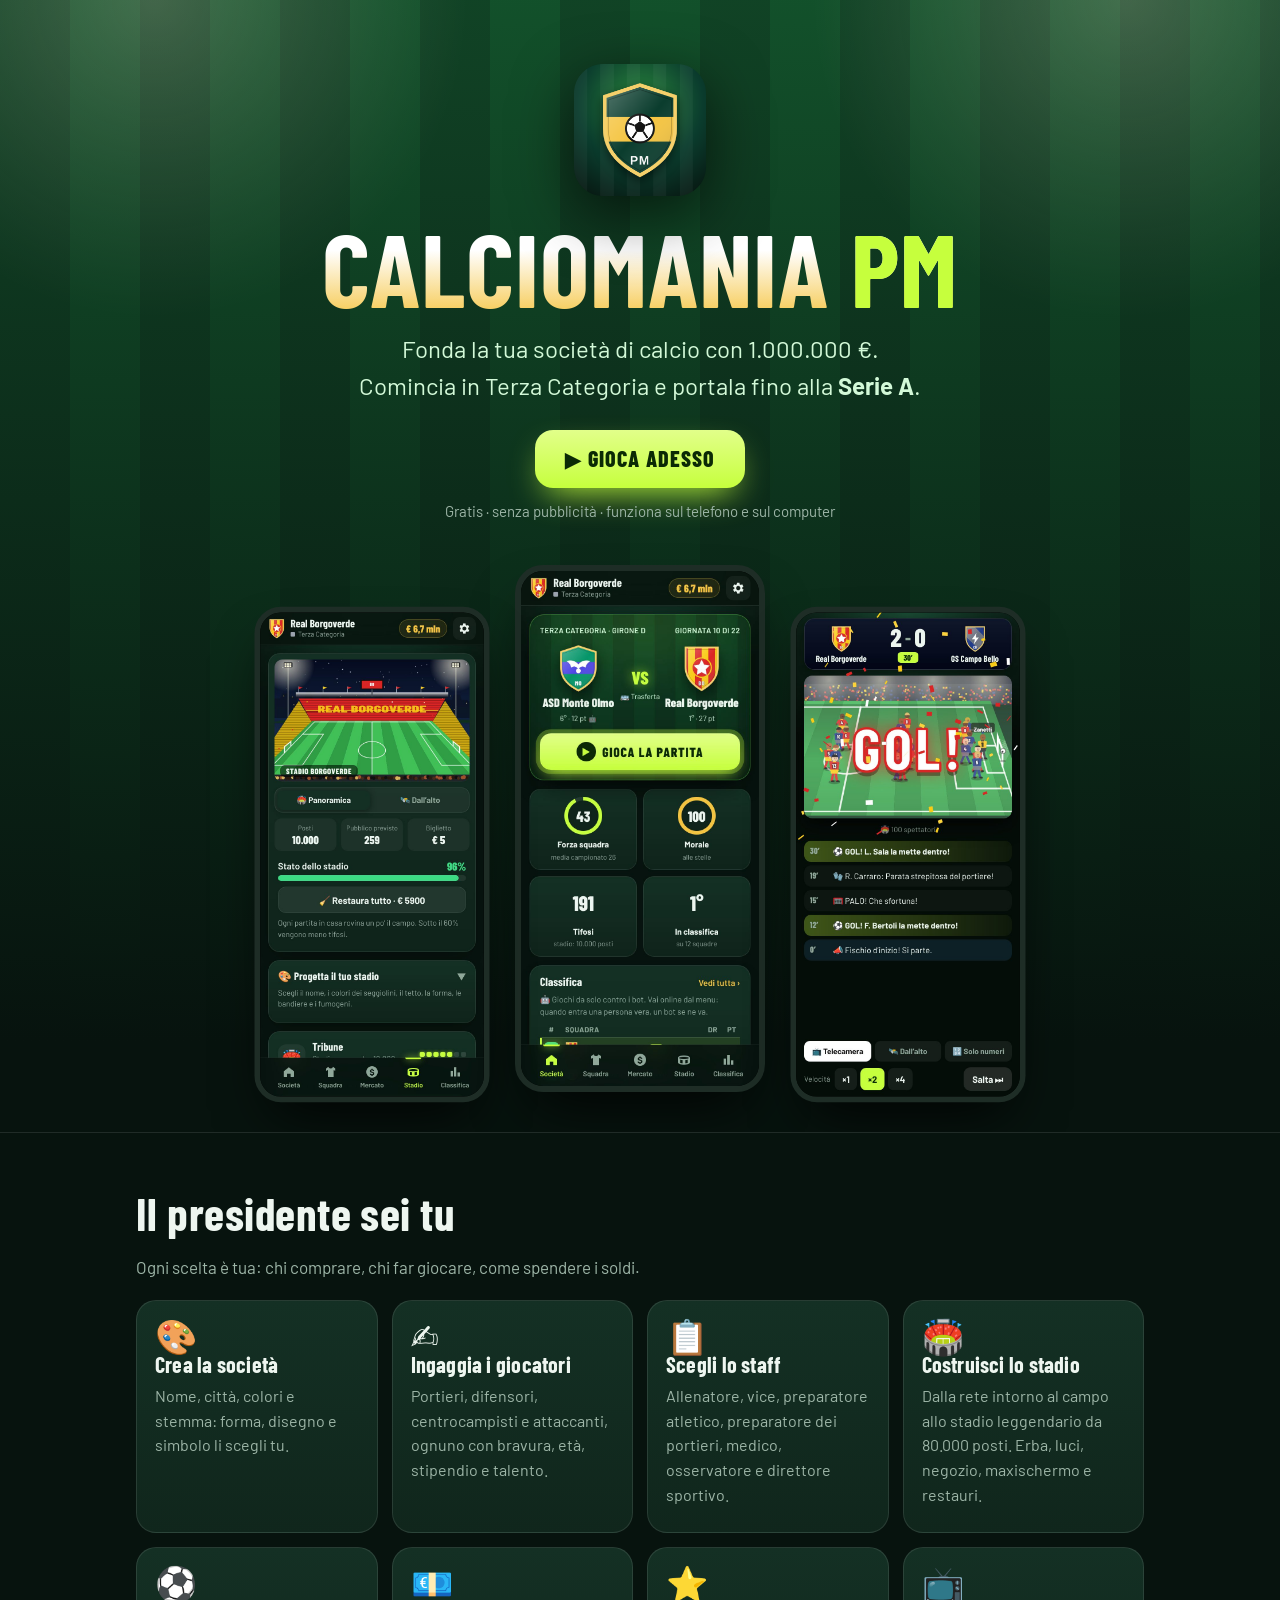
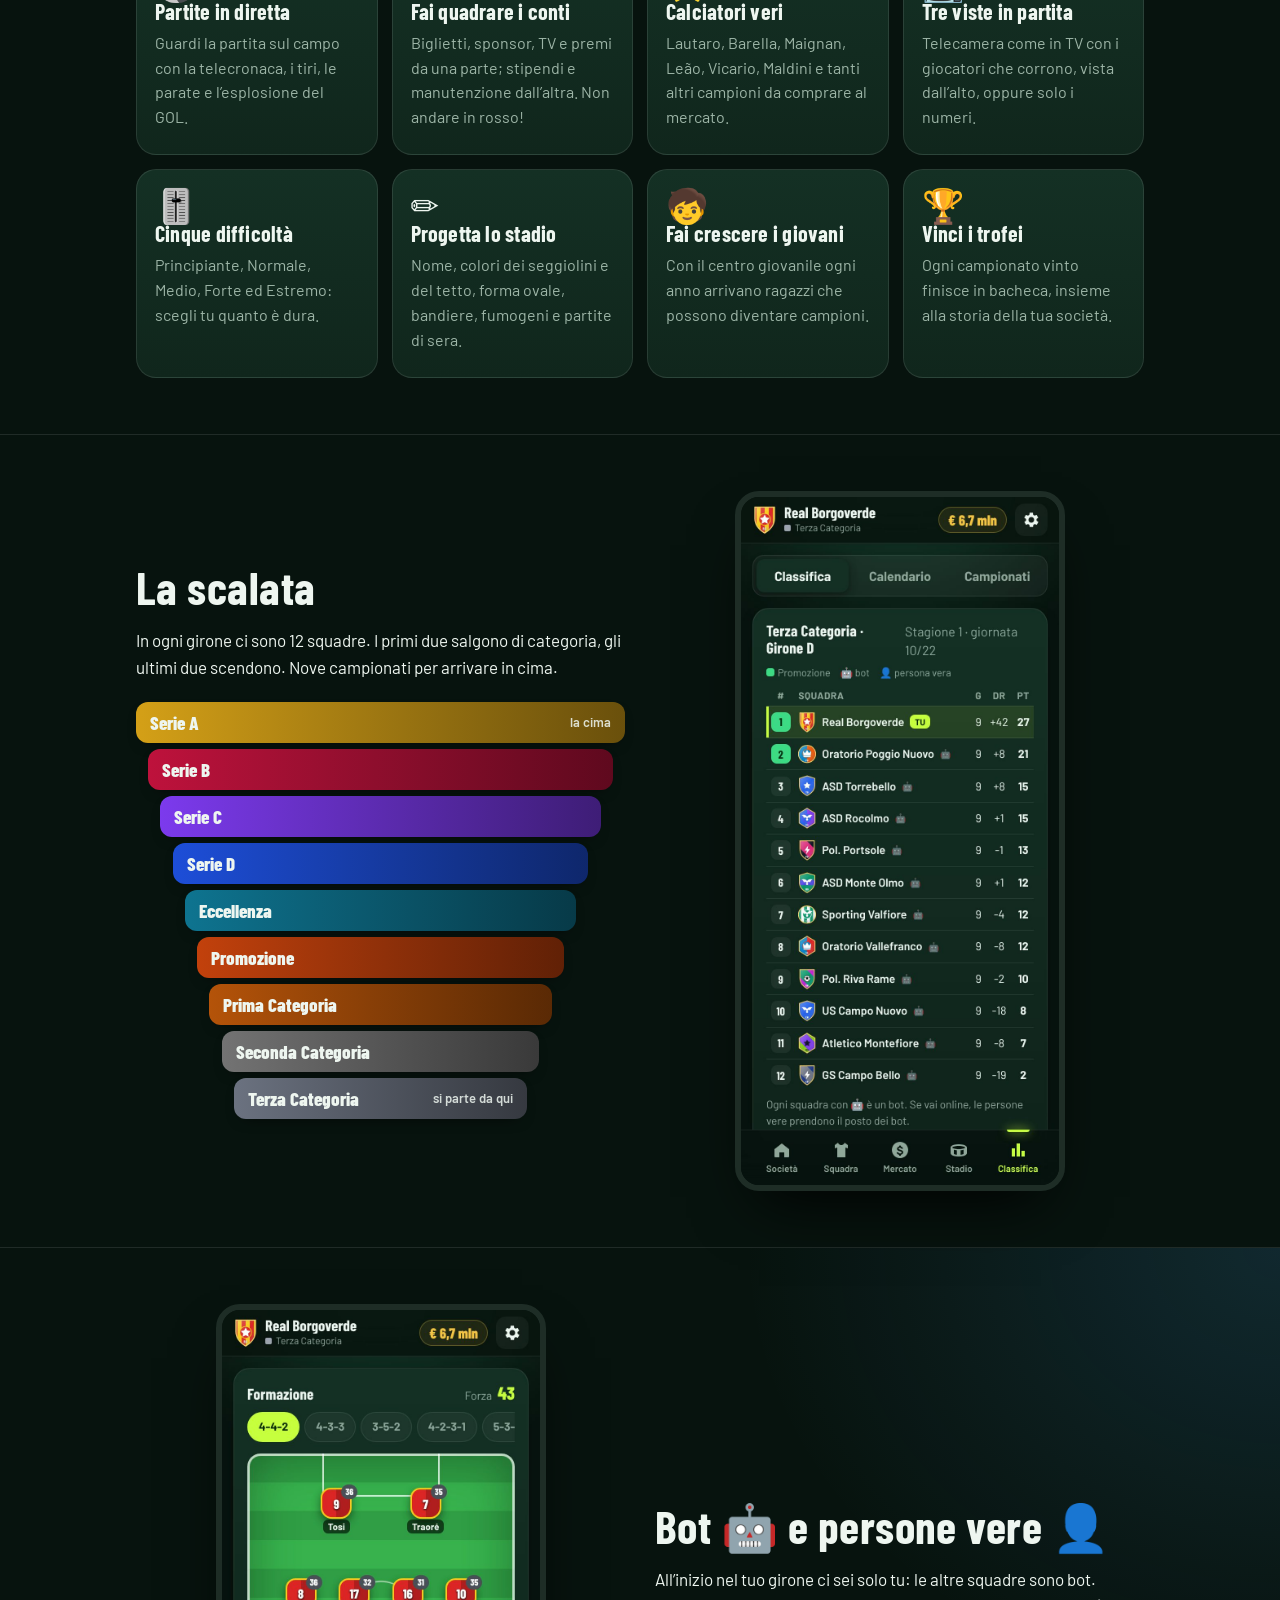
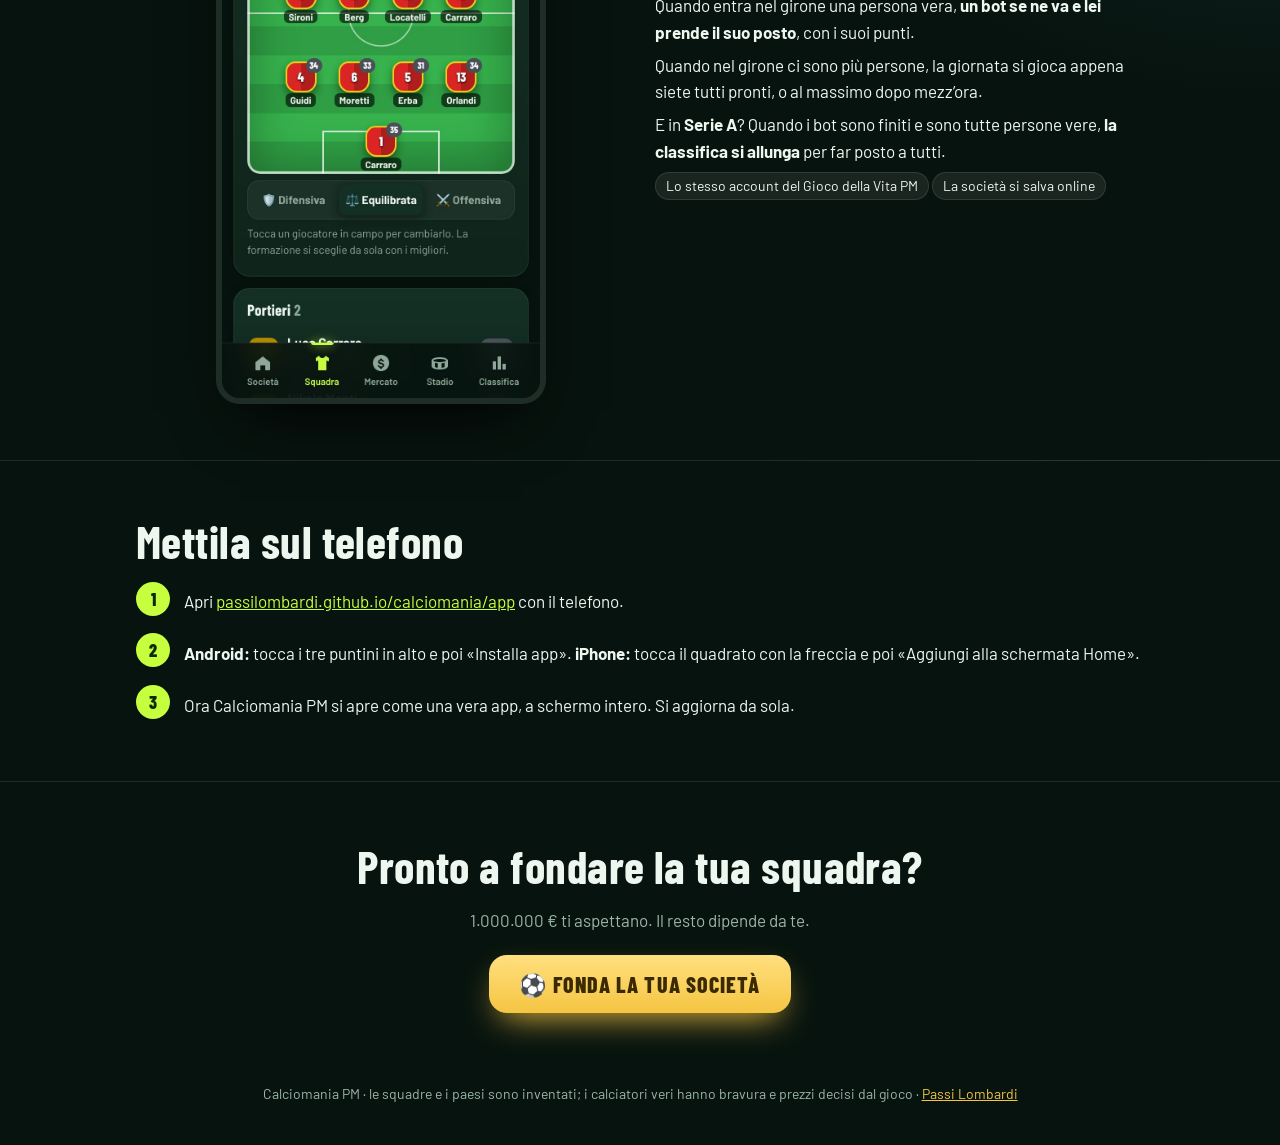
==== calciomania/index.html @ b465701f "Calciomania PM: nuovo nome, calciatori veri, 5 difficoltà, partita con giocatori animati e 3 viste, " ====
<!doctype html>
<html lang="it">
<head>
<meta charset="utf-8">
<meta name="viewport" content="width=device-width,initial-scale=1,viewport-fit=cover">
<meta name="theme-color" content="#07130e">
<meta name="description" content="Calciomania PM: il gioco gratis in cui fondi la tua società di calcio e la porti dalla Terza Categoria alla Serie A. Giocatori, staff, stadio, partite in diretta e gironi online con persone vere.">
<title>Calciomania PM · Fonda la tua squadra di calcio</title>
<link rel="icon" href="app/icon-192.png">
<link rel="apple-touch-icon" href="app/icon-180.png">
<meta property="og:title" content="Calciomania PM">
<meta property="og:description" content="Fonda la tua società di calcio: dalla Terza Categoria alla Serie A.">
<meta property="og:image" content="https://passilombardi.github.io/calciomania/app/icon-512.png">
<link rel="preconnect" href="https://fonts.googleapis.com">
<link rel="stylesheet" href="https://fonts.googleapis.com/css2?family=Barlow+Condensed:wght@700;800&family=Barlow:wght@400;500;600;700&display=swap">
<style>
/* Layout: in alto stemma, nome, frase e «Gioca adesso»; poi tre telefoni con il gioco, cosa puoi fare, la scalata dei campionati, come funziona online, come installarla. */
:root{--fondo:#07130e;--carta:#10261c;--linea:rgba(255,255,255,.1);--testo:#eef6f0;--tenue:#9db5a7;--lime:#c6ff3d;--oro:#f5c542;--oro2:#ffdf7e;
  --ft:'Barlow Condensed','Arial Narrow',system-ui,sans-serif;--f:'Barlow',system-ui,-apple-system,'Segoe UI',sans-serif;color-scheme:dark}
*{box-sizing:border-box}
html,body{margin:0}
body{background:var(--fondo);color:var(--testo);font:17px/1.55 var(--f)}
.wrap{max-width:1040px;margin:0 auto;padding-left:max(16px,env(safe-area-inset-left,0px));padding-right:max(16px,env(safe-area-inset-right,0px))}
h1,h2,h3{font-family:var(--ft);line-height:1.05;margin:0 0 .35em;letter-spacing:.01em}
h2{font-size:clamp(32px,6vw,46px)}
h3{font-size:22px}
p{margin:.4em 0}
.hero{position:relative;overflow:hidden;padding:64px 0 40px;text-align:center;border-bottom:1px solid var(--linea)}
.hero::before{content:'';position:absolute;inset:0;background:radial-gradient(35% 40% at 12% 0%,rgba(255,249,219,.28),transparent 70%),radial-gradient(35% 40% at 88% 0%,rgba(255,249,219,.28),transparent 70%),repeating-linear-gradient(90deg,#14532d 0 70px,#166534 70px 140px)}
.hero::after{content:'';position:absolute;inset:0;background:linear-gradient(180deg,rgba(7,19,14,.25),var(--fondo) 92%)}
.hero>*{position:relative;z-index:1}
.hero img.logo{width:132px;height:132px;filter:drop-shadow(0 18px 30px rgba(0,0,0,.6))}
.hero h1{font-size:clamp(56px,13vw,104px);margin:10px 0 0;background:linear-gradient(180deg,#fff 35%,var(--oro));-webkit-background-clip:text;background-clip:text;color:transparent}
.hero h1 span{-webkit-text-fill-color:var(--lime)}
.hero .sotto{font-size:clamp(19px,3.5vw,24px);color:#d3f9d8;max-width:640px;margin:8px auto 26px}
.btn{display:inline-flex;align-items:center;justify-content:center;gap:10px;min-height:58px;padding:12px 30px;border-radius:18px;font:800 22px var(--ft);letter-spacing:.05em;text-decoration:none;color:#0b2a05;background:linear-gradient(180deg,#e2ff8a,var(--lime));box-shadow:0 14px 34px -12px var(--lime)}
.btn.oro{background:linear-gradient(180deg,var(--oro2),var(--oro));color:#3b2a00;box-shadow:0 14px 34px -12px var(--oro)}
.gratis{display:block;margin-top:12px;color:var(--tenue);font-size:15px}
.telefoni{display:flex;justify-content:center;gap:18px;margin:42px auto 0;padding:0 8px}
.tel{width:min(30vw,250px);border-radius:28px;border:6px solid #1e2d26;box-shadow:0 30px 60px -20px rgba(0,0,0,.9);overflow:hidden;background:#000}
.tel img{display:block;width:100%;height:auto}
.tel:nth-child(1),.tel:nth-child(3){transform:translateY(26px) scale(.94)}
@media (max-width:620px){.tel{width:42vw}.tel:nth-child(3){display:none}}
section{padding:56px 0;border-bottom:1px solid var(--linea)}
.griglia{display:grid;grid-template-columns:repeat(auto-fill,minmax(230px,1fr));gap:14px;margin-top:20px}
.voce{background:linear-gradient(180deg,#143024,var(--carta));border:1px solid var(--linea);border-radius:20px;padding:18px}
.voce .ic{font-size:34px;line-height:1}
.voce p{color:var(--tenue);font-size:16px}
.scala{display:flex;flex-direction:column;align-items:center;gap:6px;margin-top:22px}
.gr{width:var(--w);padding:9px 14px;border-radius:12px;font:800 19px var(--ft);display:flex;justify-content:space-between;background:linear-gradient(90deg,var(--c),color-mix(in srgb,var(--c) 50%,#000));box-shadow:0 6px 16px -10px #000}
.gr small{font:600 13px var(--f);opacity:.85;align-self:center}
.due{display:grid;grid-template-columns:1fr 1fr;gap:30px;align-items:center}
@media (max-width:760px){.due{grid-template-columns:1fr}}
.foto{border-radius:24px;overflow:hidden;border:6px solid #1e2d26;max-width:330px;margin:0 auto;box-shadow:0 30px 60px -24px #000}
.foto img{display:block;width:100%;height:auto}
.online{background:radial-gradient(60% 80% at 100% 0,rgba(77,171,247,.14),transparent 70%)}
.passi{counter-reset:p;display:flex;flex-direction:column;gap:12px;margin-top:14px}
.passi div{display:flex;gap:14px;align-items:flex-start}
.passi div::before{counter-increment:p;content:counter(p);flex:none;width:34px;height:34px;border-radius:50%;display:grid;place-items:center;background:var(--lime);color:#0b2a05;font:800 18px var(--ft)}
.chip{display:inline-block;background:rgba(255,255,255,.08);border:1px solid var(--linea);border-radius:999px;padding:2px 10px;font-size:14px}
.fine{text-align:center;padding:60px 0 70px;border:0}
footer{color:var(--tenue);text-align:center;font-size:14px;padding:0 0 40px}
footer a{color:var(--oro)}
</style>
</head>
<body>
<header class="hero">
  <div class="wrap">
    <img class="logo" src="app/icon-512.png" alt="">
    <h1>CALCIOMANIA <span>PM</span></h1>
    <p class="sotto">Fonda la tua società di calcio con 1.000.000 €.<br>Comincia in Terza Categoria e portala fino alla <b>Serie A</b>.</p>
    <a class="btn" href="app/">▶ GIOCA ADESSO</a>
    <span class="gratis">Gratis · senza pubblicità · funziona sul telefono e sul computer</span>
  </div>
  <div class="telefoni">
    <div class="tel"><img src="foto/stadio.jpg" alt="Lo stadio visto dall'alto" loading="lazy"></div>
    <div class="tel"><img src="foto/casa.jpg" alt="La schermata della società con la prossima partita"></div>
    <div class="tel"><img src="foto/partita.jpg" alt="Una partita in diretta con il GOL" loading="lazy"></div>
  </div>
</header>

<section>
  <div class="wrap">
    <h2>Il presidente sei tu</h2>
    <p class="sotto" style="color:var(--tenue)">Ogni scelta è tua: chi comprare, chi far giocare, come spendere i soldi.</p>
    <div class="griglia">
      <div class="voce"><div class="ic">🎨</div><h3>Crea la società</h3><p>Nome, città, colori e stemma: forma, disegno e simbolo li scegli tu.</p></div>
      <div class="voce"><div class="ic">✍️</div><h3>Ingaggia i giocatori</h3><p>Portieri, difensori, centrocampisti e attaccanti, ognuno con bravura, età, stipendio e talento.</p></div>
      <div class="voce"><div class="ic">📋</div><h3>Scegli lo staff</h3><p>Allenatore, vice, preparatore atletico, preparatore dei portieri, medico, osservatore e direttore sportivo.</p></div>
      <div class="voce"><div class="ic">🏟️</div><h3>Costruisci lo stadio</h3><p>Dalla rete intorno al campo allo stadio leggendario da 80.000 posti. Erba, luci, negozio, maxischermo e restauri.</p></div>
      <div class="voce"><div class="ic">⚽</div><h3>Partite in diretta</h3><p>Guardi la partita sul campo con la telecronaca, i tiri, le parate e l’esplosione del GOL.</p></div>
      <div class="voce"><div class="ic">💶</div><h3>Fai quadrare i conti</h3><p>Biglietti, sponsor, TV e premi da una parte; stipendi e manutenzione dall’altra. Non andare in rosso!</p></div>
      <div class="voce"><div class="ic">⭐</div><h3>Calciatori veri</h3><p>Lautaro, Barella, Maignan, Leão, Vicario, Maldini e tanti altri campioni da comprare al mercato.</p></div>
      <div class="voce"><div class="ic">📺</div><h3>Tre viste in partita</h3><p>Telecamera come in TV con i giocatori che corrono, vista dall’alto, oppure solo i numeri.</p></div>
      <div class="voce"><div class="ic">🎚️</div><h3>Cinque difficoltà</h3><p>Principiante, Normale, Medio, Forte ed Estremo: scegli tu quanto è dura.</p></div>
      <div class="voce"><div class="ic">✏️</div><h3>Progetta lo stadio</h3><p>Nome, colori dei seggiolini e del tetto, forma ovale, bandiere, fumogeni e partite di sera.</p></div>
      <div class="voce"><div class="ic">🧒</div><h3>Fai crescere i giovani</h3><p>Con il centro giovanile ogni anno arrivano ragazzi che possono diventare campioni.</p></div>
      <div class="voce"><div class="ic">🏆</div><h3>Vinci i trofei</h3><p>Ogni campionato vinto finisce in bacheca, insieme alla storia della tua società.</p></div>
    </div>
  </div>
</section>

<section>
  <div class="wrap due">
    <div>
      <h2>La scalata</h2>
      <p>In ogni girone ci sono 12 squadre. I primi due salgono di categoria, gli ultimi due scendono. Nove campionati per arrivare in cima.</p>
      <div class="scala">
        <div class="gr" style="--c:#d4a017;--w:100%">Serie A <small>la cima</small></div>
        <div class="gr" style="--c:#be123c;--w:95%">Serie B</div>
        <div class="gr" style="--c:#7c3aed;--w:90%">Serie C</div>
        <div class="gr" style="--c:#1d4ed8;--w:85%">Serie D</div>
        <div class="gr" style="--c:#0e7490;--w:80%">Eccellenza</div>
        <div class="gr" style="--c:#c2410c;--w:75%">Promozione</div>
        <div class="gr" style="--c:#b45309;--w:70%">Prima Categoria</div>
        <div class="gr" style="--c:#737373;--w:65%">Seconda Categoria</div>
        <div class="gr" style="--c:#6b7280;--w:60%">Terza Categoria <small>si parte da qui</small></div>
      </div>
    </div>
    <div class="foto"><img src="foto/classifica.jpg" alt="La classifica del girone" loading="lazy"></div>
  </div>
</section>

<section class="online">
  <div class="wrap due">
    <div class="foto"><img src="foto/squadra.jpg" alt="La formazione in campo" loading="lazy"></div>
    <div>
      <h2>Bot 🤖 e persone vere 👤</h2>
      <p>All’inizio nel tuo girone ci sei solo tu: le altre squadre sono bot. Quando entra nel girone una persona vera, <b>un bot se ne va e lei prende il suo posto</b>, con i suoi punti.</p>
      <p>Quando nel girone ci sono più persone, la giornata si gioca appena siete tutti pronti, o al massimo dopo mezz’ora.</p>
      <p>E in <b>Serie A</b>? Quando i bot sono finiti e sono tutte persone vere, <b>la classifica si allunga</b> per far posto a tutti.</p>
      <p><span class="chip">Lo stesso account del Gioco della Vita PM</span> <span class="chip">La società si salva online</span></p>
    </div>
  </div>
</section>

<section>
  <div class="wrap">
    <h2>Mettila sul telefono</h2>
    <div class="passi">
      <div><p>Apri <a href="app/" style="color:var(--lime)">passilombardi.github.io/calciomania/app</a> con il telefono.</p></div>
      <div><p><b>Android:</b> tocca i tre puntini in alto e poi «Installa app». <b>iPhone:</b> tocca il quadrato con la freccia e poi «Aggiungi alla schermata Home».</p></div>
      <div><p>Ora Calciomania PM si apre come una vera app, a schermo intero. Si aggiorna da sola.</p></div>
    </div>
  </div>
</section>

<section class="fine">
  <div class="wrap">
    <h2>Pronto a fondare la tua squadra?</h2>
    <p style="color:var(--tenue);margin-bottom:22px">1.000.000 € ti aspettano. Il resto dipende da te.</p>
    <a class="btn oro" href="app/">⚽ FONDA LA TUA SOCIETÀ</a>
  </div>
</section>
<footer>Calciomania PM · le squadre e i paesi sono inventati; i calciatori veri hanno bravura e prezzi decisi dal gioco · <a href="../">Passi Lombardi</a></footer>
</body>
</html>
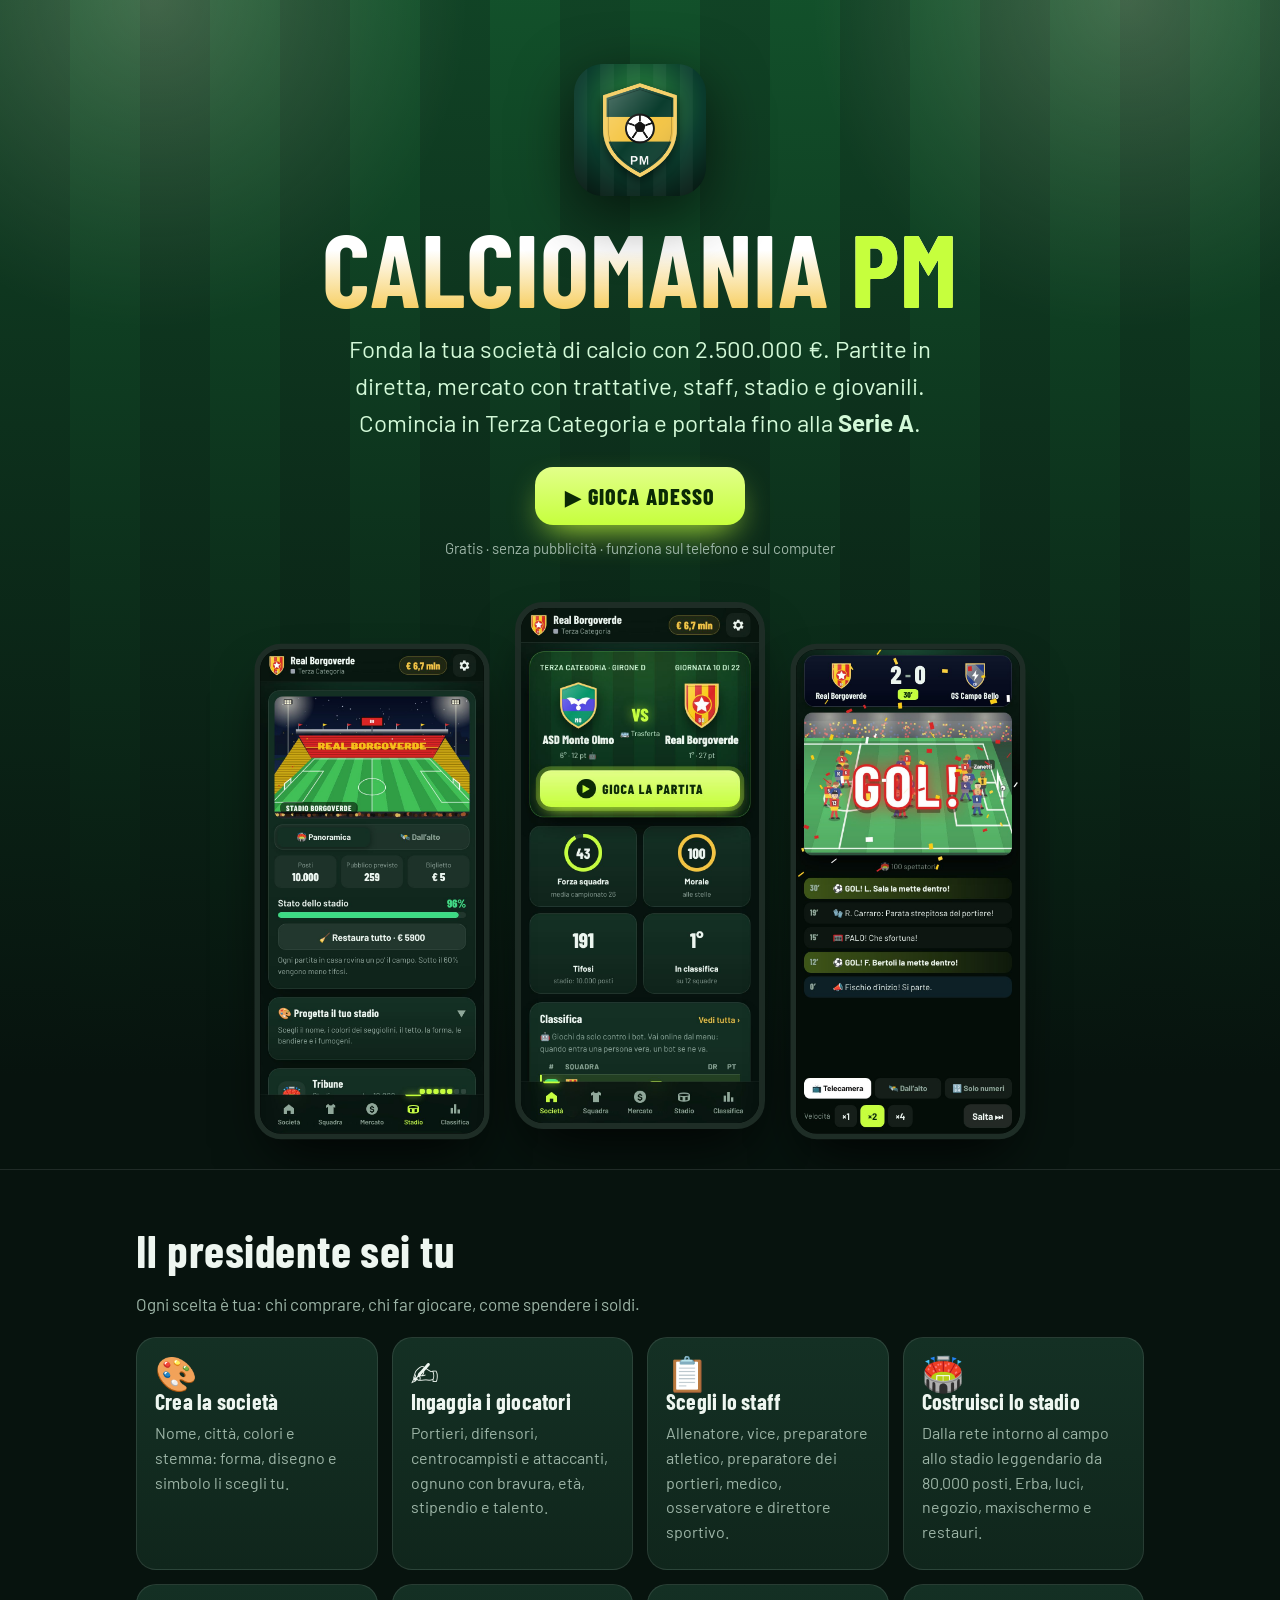
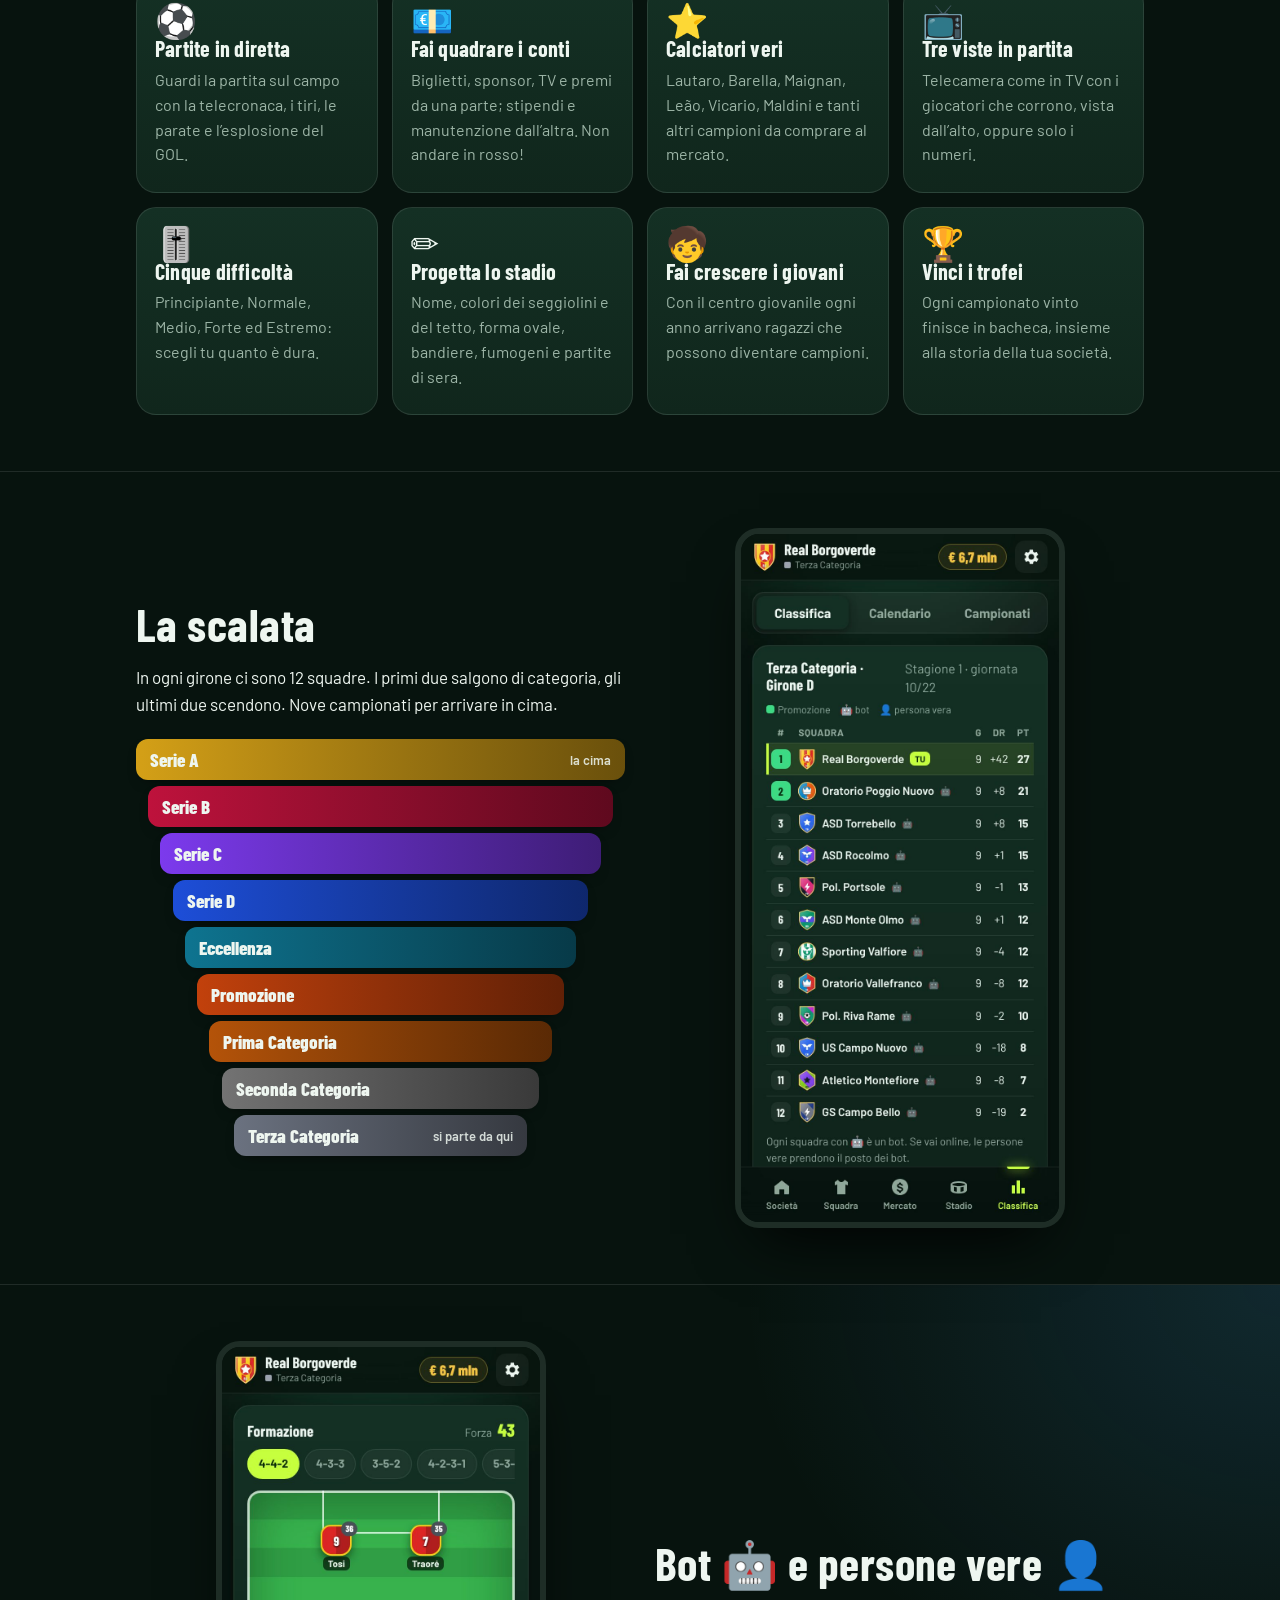
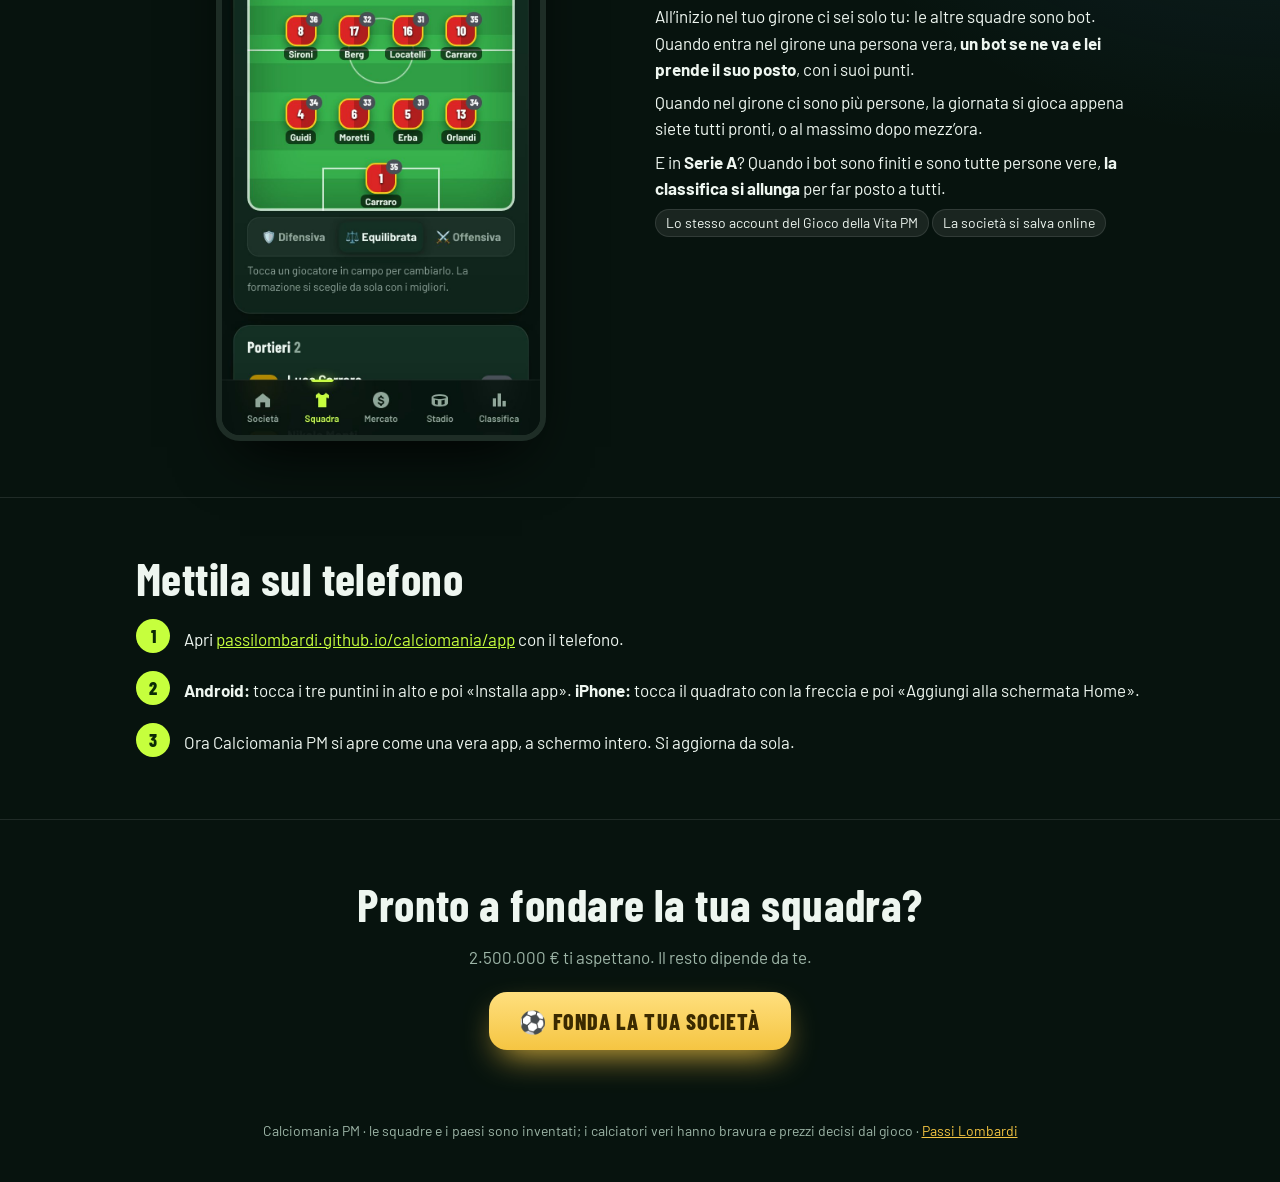
==== commit ef2dfaef: "Calciomania PM: restyling completo, partite in diretta, nuove schermate e codice segreto Co-Authored" ====
--- a/calciomania/index.html
+++ b/calciomania/index.html
@@ -68,7 +68,7 @@
   <div class="wrap">
     <img class="logo" src="app/icon-512.png" alt="">
     <h1>CALCIOMANIA <span>PM</span></h1>
-    <p class="sotto">Fonda la tua società di calcio con 1.000.000 €.<br>Comincia in Terza Categoria e portala fino alla <b>Serie A</b>.</p>
+    <p class="sotto">Fonda la tua società di calcio con 2.500.000 €. Partite in diretta, mercato con trattative, staff, stadio e giovanili.<br>Comincia in Terza Categoria e portala fino alla <b>Serie A</b>.</p>
     <a class="btn" href="app/">▶ GIOCA ADESSO</a>
     <span class="gratis">Gratis · senza pubblicità · funziona sul telefono e sul computer</span>
   </div>
@@ -148,7 +148,7 @@
 <section class="fine">
   <div class="wrap">
     <h2>Pronto a fondare la tua squadra?</h2>
-    <p style="color:var(--tenue);margin-bottom:22px">1.000.000 € ti aspettano. Il resto dipende da te.</p>
+    <p style="color:var(--tenue);margin-bottom:22px">2.500.000 € ti aspettano. Il resto dipende da te.</p>
     <a class="btn oro" href="app/">⚽ FONDA LA TUA SOCIETÀ</a>
   </div>
 </section>
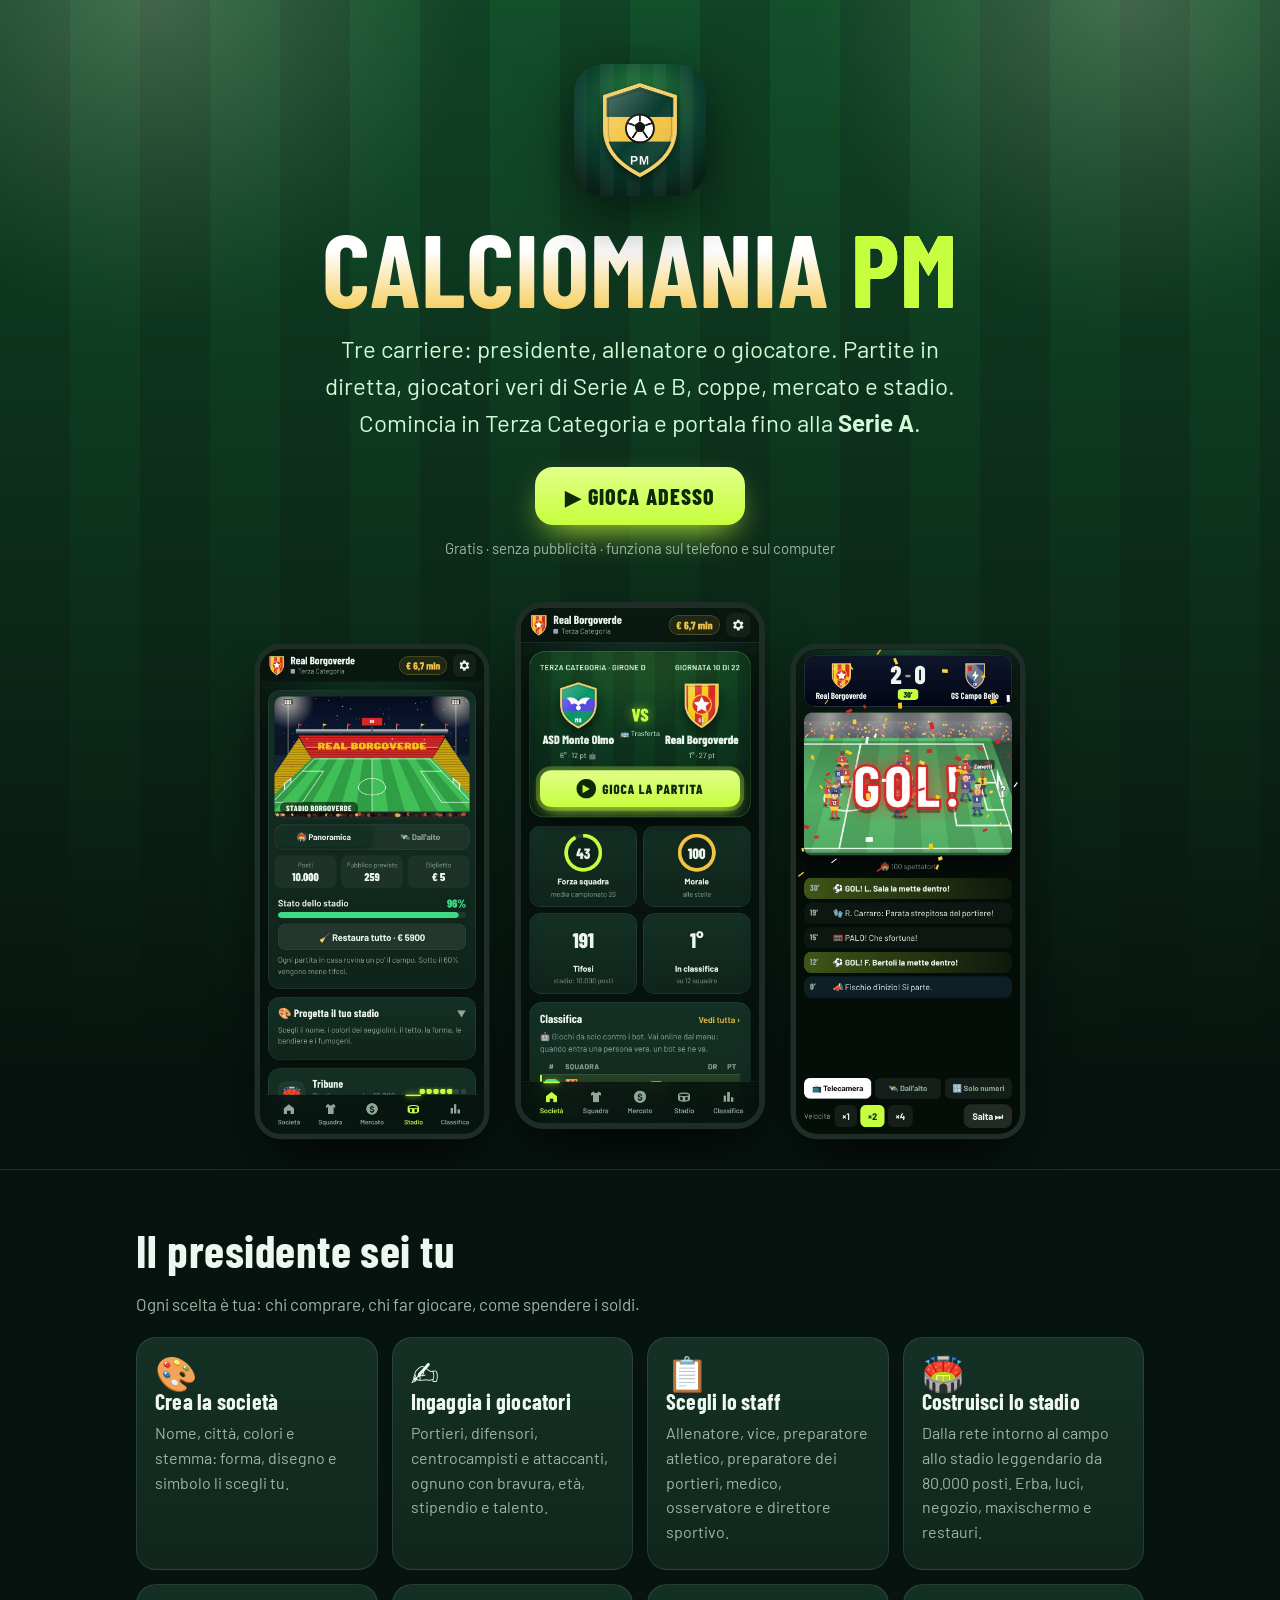
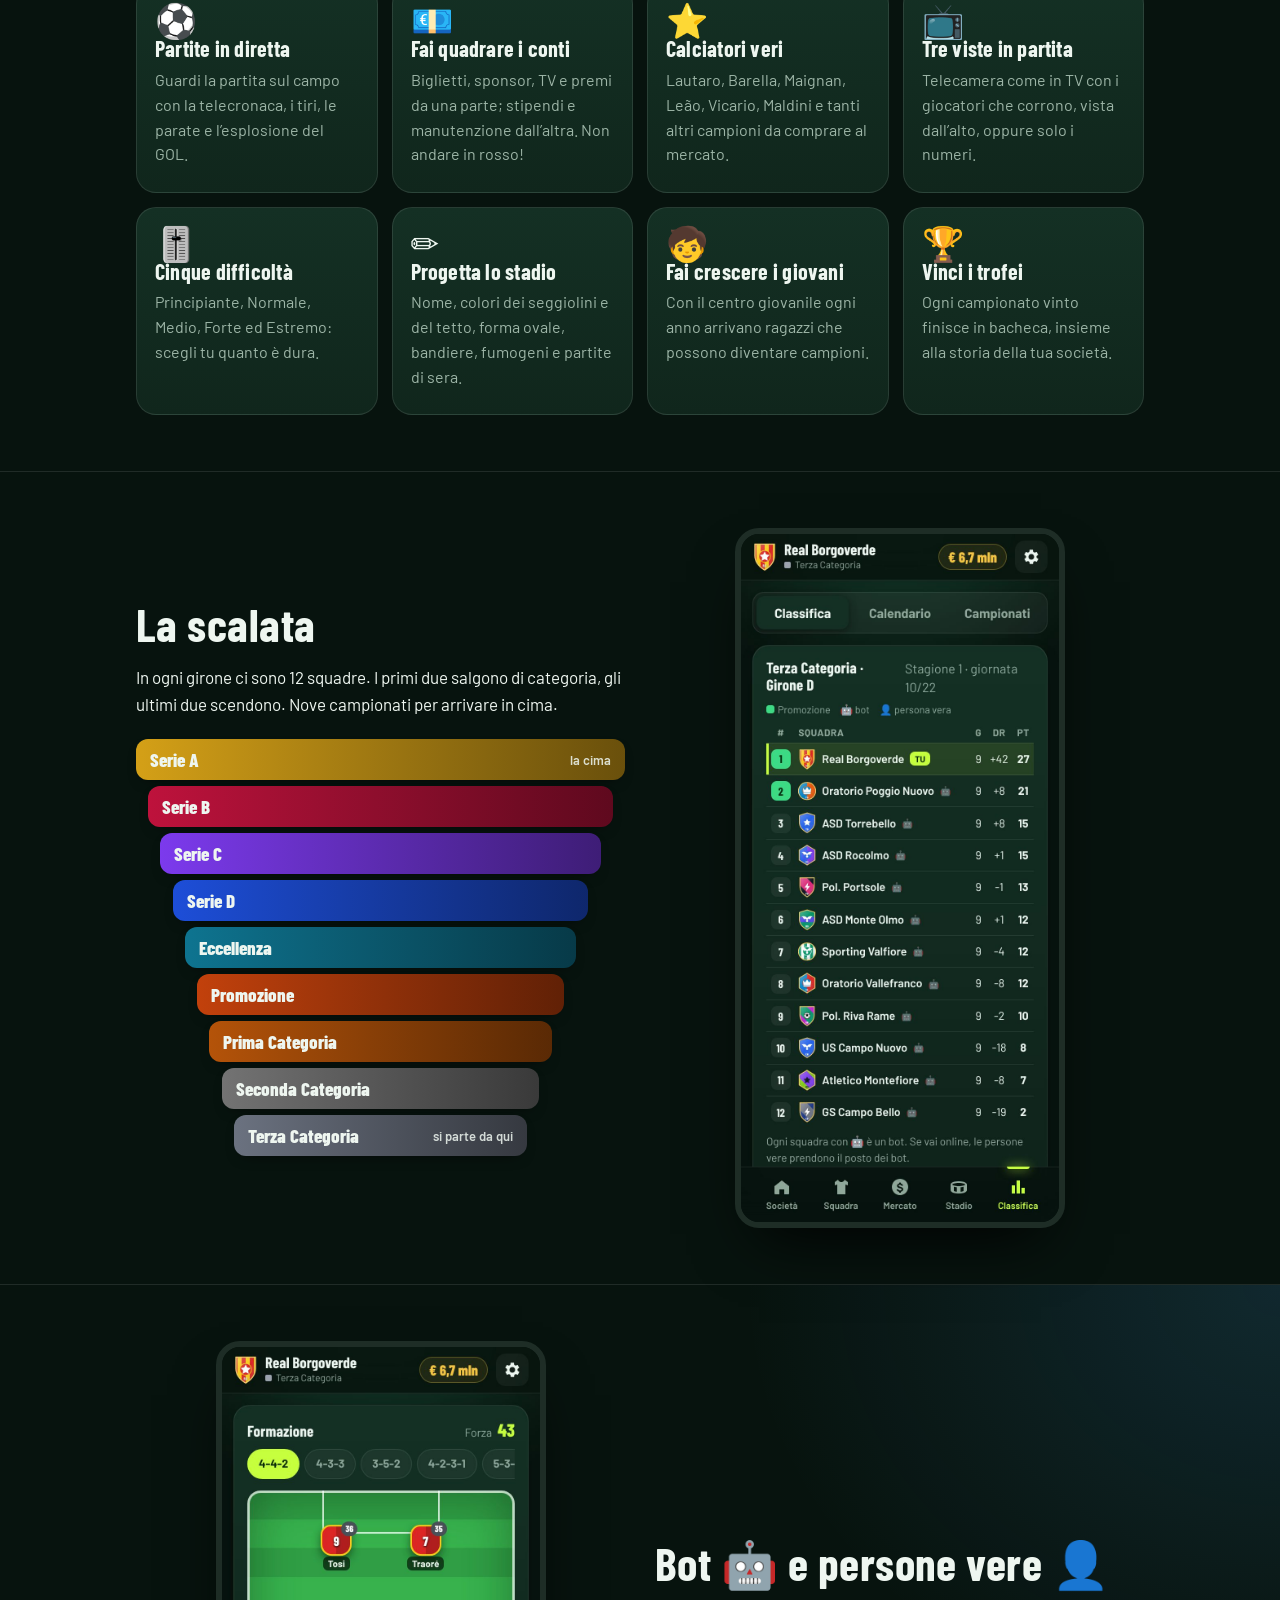
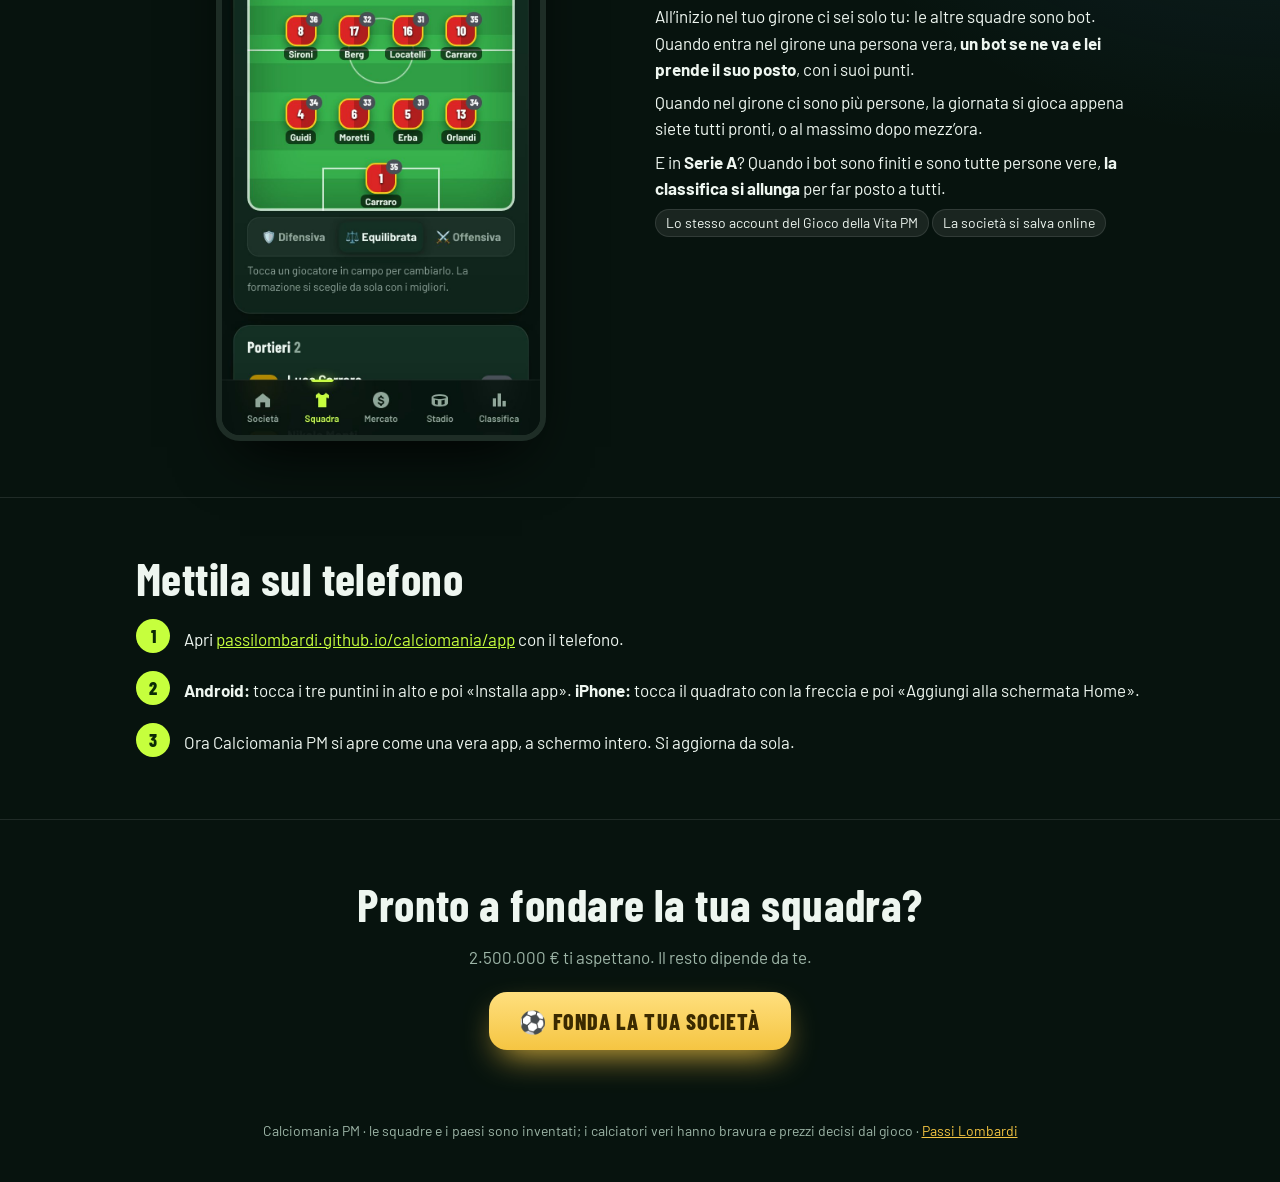
==== commit c35bc4f1: "Calciomania PM: tre carriere (presidente, allenatore, giocatore) con Cambia carriera e Aggiungi carr" ====
--- a/calciomania/index.html
+++ b/calciomania/index.html
@@ -68,7 +68,7 @@
   <div class="wrap">
     <img class="logo" src="app/icon-512.png" alt="">
     <h1>CALCIOMANIA <span>PM</span></h1>
-    <p class="sotto">Fonda la tua società di calcio con 2.500.000 €. Partite in diretta, mercato con trattative, staff, stadio e giovanili.<br>Comincia in Terza Categoria e portala fino alla <b>Serie A</b>.</p>
+    <p class="sotto">Tre carriere: presidente, allenatore o giocatore. Partite in diretta, giocatori veri di Serie A e B, coppe, mercato e stadio.<br>Comincia in Terza Categoria e portala fino alla <b>Serie A</b>.</p>
     <a class="btn" href="app/">▶ GIOCA ADESSO</a>
     <span class="gratis">Gratis · senza pubblicità · funziona sul telefono e sul computer</span>
   </div>
